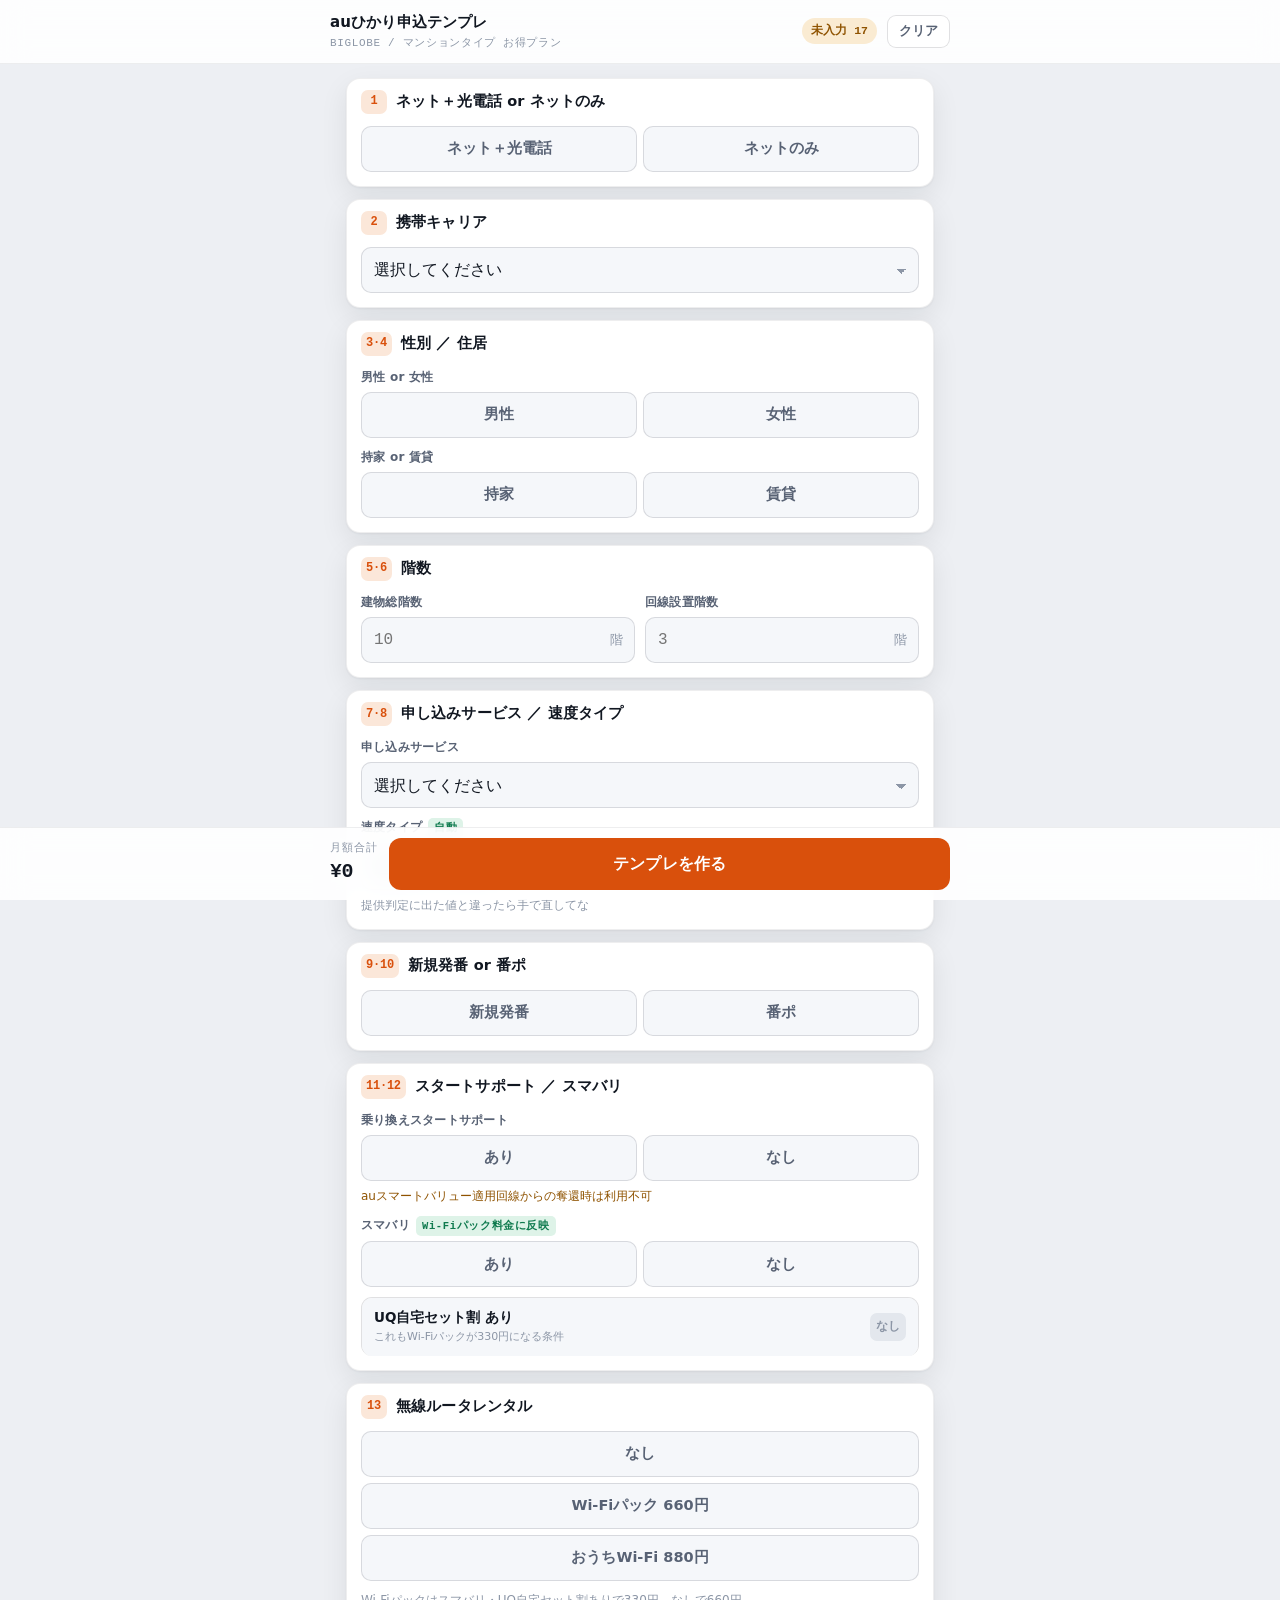
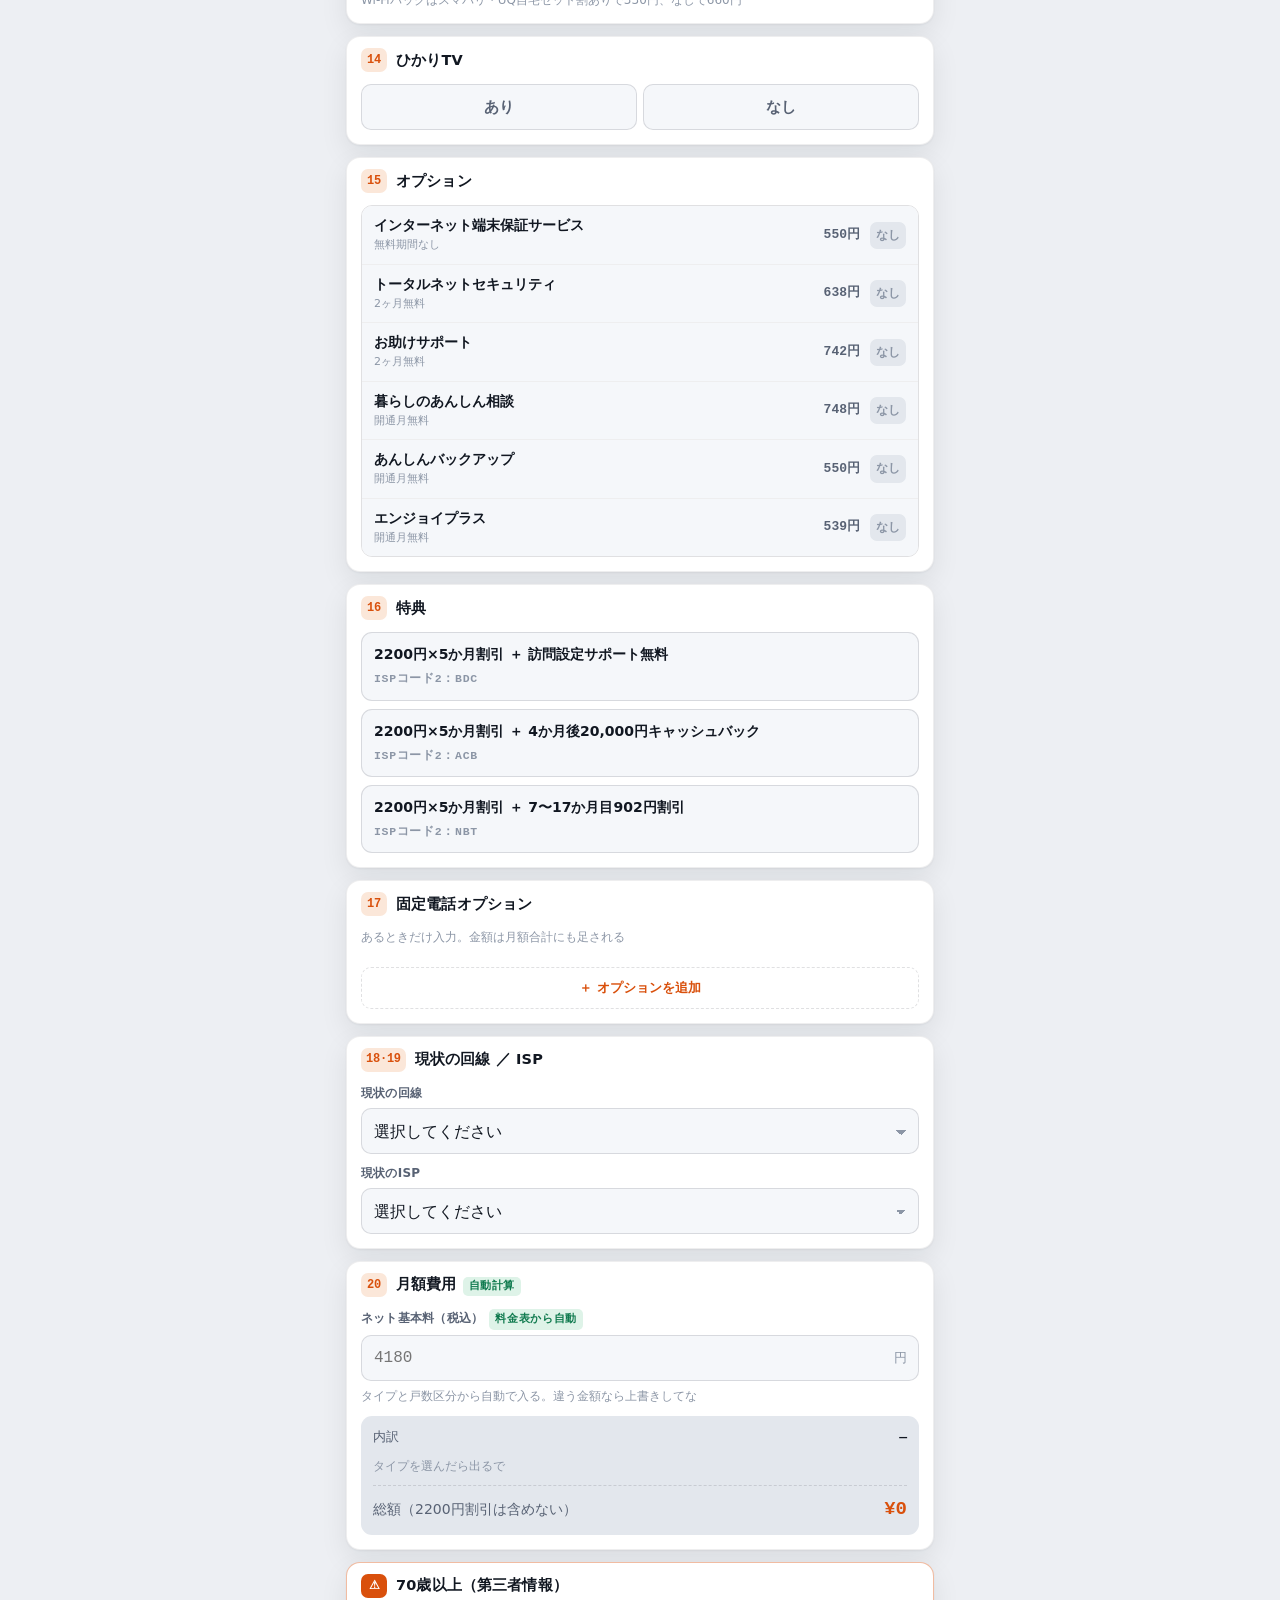
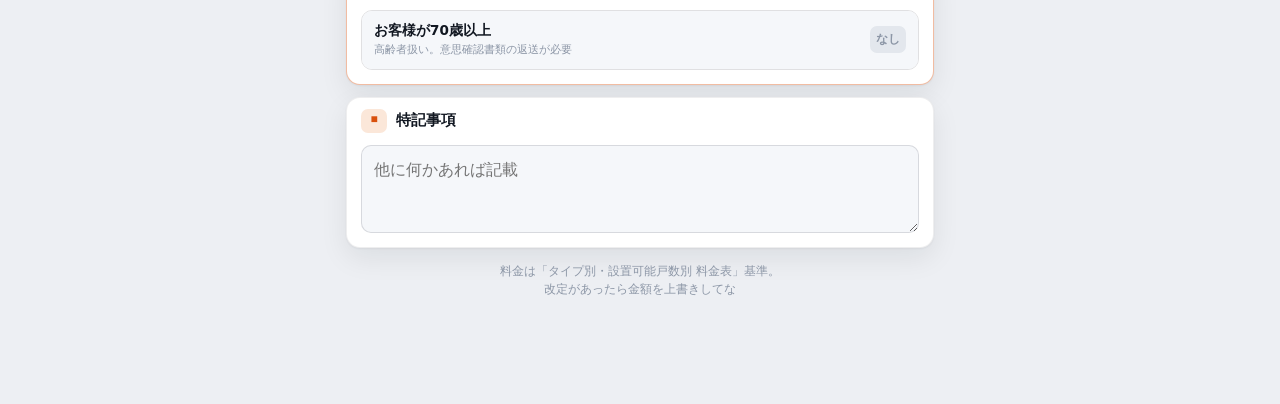
==== au-template/index.html @ 6414b561 "Add files via upload" ====
<!doctype html>
<html lang="ja">
<head>
<meta charset="utf-8">
<meta name="viewport" content="width=device-width, initial-scale=1, viewport-fit=cover">
<title>auひかり申込テンプレ</title>
<meta name="description" content="BIGLOBE auひかりマンションタイプの上位店提出テンプレを自動で作る営業ツール">
<meta name="theme-color" content="#EDEFF3" media="(prefers-color-scheme: light)">
<meta name="theme-color" content="#0D1117" media="(prefers-color-scheme: dark)">
<meta name="apple-mobile-web-app-capable" content="yes">
<meta name="mobile-web-app-capable" content="yes">
<meta name="apple-mobile-web-app-status-bar-style" content="default">
<meta name="apple-mobile-web-app-title" content="auテンプレ">
<meta name="format-detection" content="telephone=no">
<link rel="manifest" href="./manifest.webmanifest">
<link rel="apple-touch-icon" href="./icons/icon-180.png">
<link rel="icon" href="./icons/icon-192.png">
</head>
<body>
<style>
/* ============================================================
   auひかり申込テンプレ
   用途: 獲得直後にスマホで入力 → 上位店に送るテンプレ文を生成
   色  : 冷たいグレーの地 ＋ auオレンジ1色を操作色に
   字  : UI=ゴシック / 金額・番号・出力=等幅（伝票の桁揃え）
   ============================================================ */
:root{
  --ground:#EDEFF3;
  --surface:#FFFFFF;
  --surface-2:#F5F7FA;
  --sunken:#E3E7ED;
  --line:rgba(16,22,31,.13);
  --line-soft:rgba(16,22,31,.07);
  --ink:#111721;
  --ink-2:#586274;
  --ink-3:#8C96A6;
  --accent:#D9500C;
  --accent-ink:#FFFFFF;
  --accent-soft:#FBE7D9;
  --accent-line:rgba(217,80,12,.38);
  --ok:#0F7A4E;
  --ok-soft:#DEF3E8;
  --warn:#8F5300;
  --warn-soft:#FAEBD2;
  --bar:rgba(255,255,255,.88);
  --scrim:rgba(10,14,20,.46);
  --shadow:0 1px 2px rgba(16,22,31,.05),0 10px 28px rgba(16,22,31,.08);
  --sans:-apple-system,BlinkMacSystemFont,"Hiragino Kaku Gothic ProN","Hiragino Sans","Yu Gothic Medium",Meiryo,system-ui,sans-serif;
  --mono:ui-monospace,"SF Mono",SFMono-Regular,Menlo,Consolas,"Roboto Mono",monospace;
  --r:14px;
}
@media (prefers-color-scheme: dark){
  :root:not([data-theme="light"]){
    --ground:#0D1117;
    --surface:#151B24;
    --surface-2:#1A212C;
    --sunken:#0F151D;
    --line:rgba(180,196,216,.17);
    --line-soft:rgba(180,196,216,.09);
    --ink:#E8EDF4;
    --ink-2:#9BA6B6;
    --ink-3:#6C7787;
    --accent:#FF7C36;
    --accent-ink:#1B0B02;
    --accent-soft:rgba(255,124,54,.15);
    --accent-line:rgba(255,124,54,.42);
    --ok:#4FD190;
    --ok-soft:rgba(79,209,144,.15);
    --warn:#E9B265;
    --warn-soft:rgba(233,178,101,.15);
    --bar:rgba(21,27,36,.88);
    --scrim:rgba(4,7,11,.62);
    --shadow:0 1px 2px rgba(0,0,0,.3),0 10px 28px rgba(0,0,0,.34);
  }
}
:root[data-theme="dark"]{
  --ground:#0D1117;
  --surface:#151B24;
  --surface-2:#1A212C;
  --sunken:#0F151D;
  --line:rgba(180,196,216,.17);
  --line-soft:rgba(180,196,216,.09);
  --ink:#E8EDF4;
  --ink-2:#9BA6B6;
  --ink-3:#6C7787;
  --accent:#FF7C36;
  --accent-ink:#1B0B02;
  --accent-soft:rgba(255,124,54,.15);
  --accent-line:rgba(255,124,54,.42);
  --ok:#4FD190;
  --ok-soft:rgba(79,209,144,.15);
  --warn:#E9B265;
  --warn-soft:rgba(233,178,101,.15);
  --bar:rgba(21,27,36,.88);
  --scrim:rgba(4,7,11,.62);
  --shadow:0 1px 2px rgba(0,0,0,.3),0 10px 28px rgba(0,0,0,.34);
}

*{box-sizing:border-box}
body{
  margin:0;
  background:var(--ground);
  color:var(--ink);
  font-family:var(--sans);
  font-size:16px;
  line-height:1.6;
  -webkit-text-size-adjust:100%;
  padding-bottom:calc(96px + env(safe-area-inset-bottom));
}

/* ---------- 上部バー ---------- */
.topbar{
  position:sticky;top:0;z-index:30;
  background:var(--bar);
  -webkit-backdrop-filter:saturate(180%) blur(14px);
  backdrop-filter:saturate(180%) blur(14px);
  border-bottom:1px solid var(--line-soft);
  padding:10px 16px;
  padding-top:calc(10px + env(safe-area-inset-top));
}
.topbar-in{
  max-width:620px;margin:0 auto;
  display:flex;align-items:center;gap:10px;
}
.brand{display:flex;flex-direction:column;gap:1px;min-width:0;flex:1}
.brand b{font-size:15px;font-weight:700;letter-spacing:.01em;white-space:nowrap;overflow:hidden;text-overflow:ellipsis}
.brand small{font-size:11px;color:var(--ink-3);letter-spacing:.06em;font-family:var(--mono)}
.chip{
  font-family:var(--mono);font-size:11.5px;font-weight:600;
  padding:4px 9px;border-radius:999px;white-space:nowrap;
  background:var(--warn-soft);color:var(--warn);
}
.chip.done{background:var(--ok-soft);color:var(--ok)}
.ghost{
  appearance:none;-webkit-appearance:none;
  border:1px solid var(--line);background:var(--surface);
  color:var(--ink-2);font-family:var(--sans);font-size:12.5px;font-weight:600;
  padding:7px 11px;border-radius:9px;cursor:pointer;white-space:nowrap;
}
.ghost:active{background:var(--sunken)}
.ghost:focus-visible{outline:2px solid var(--accent);outline-offset:2px}

/* ---------- 本体 ---------- */
main{max-width:620px;margin:0 auto;padding:14px 16px 0;display:flex;flex-direction:column;gap:12px}

.card{
  background:var(--surface);
  border:1px solid var(--line-soft);
  border-radius:var(--r);
  box-shadow:var(--shadow);
  overflow:hidden;
}
.card > .body{padding:12px 14px 14px;display:flex;flex-direction:column;gap:10px}

.head{
  display:flex;align-items:center;gap:9px;
  padding:11px 14px 0;
}
.no{
  font-family:var(--mono);font-size:12px;font-weight:700;
  min-width:26px;height:24px;padding:0 5px;
  display:flex;align-items:center;justify-content:center;
  background:var(--accent-soft);color:var(--accent);
  border-radius:7px;letter-spacing:-.02em;flex:none;
}
.head h2{margin:0;font-size:14.5px;font-weight:700;letter-spacing:.01em;line-height:1.35}
.note{margin:0;font-size:12px;color:var(--ink-3);line-height:1.55}
.note.warn{color:var(--warn)}
.note.danger{color:var(--accent);font-weight:600}

label.lbl{display:block;font-size:12px;font-weight:600;color:var(--ink-2);margin-bottom:5px;letter-spacing:.02em}

/* 入力 */
input[type=text],input[type=tel],input[type=number],input[type=date],select,textarea{
  width:100%;font-family:var(--sans);font-size:16px;color:var(--ink);
  background:var(--surface-2);
  border:1px solid var(--line);border-radius:10px;
  padding:11px 12px;min-height:46px;
  appearance:none;-webkit-appearance:none;
}
input[type=tel],input[type=number],input[type=date]{font-family:var(--mono);font-variant-numeric:tabular-nums}
textarea{min-height:88px;resize:vertical;line-height:1.6}
select{
  background-image:linear-gradient(45deg,transparent 50%,var(--ink-3) 50%),linear-gradient(135deg,var(--ink-3) 50%,transparent 50%);
  background-position:calc(100% - 17px) 21px,calc(100% - 12px) 21px;
  background-size:5px 5px,5px 5px;background-repeat:no-repeat;
  padding-right:34px;
}
input:focus-visible,select:focus-visible,textarea:focus-visible{
  outline:2px solid var(--accent);outline-offset:1px;
}
.row2{display:grid;grid-template-columns:1fr 1fr;gap:10px}
.suffix{position:relative}
.suffix > span{
  position:absolute;right:12px;top:50%;transform:translateY(-50%);
  font-size:13px;color:var(--ink-3);pointer-events:none;
}
.suffix input{padding-right:38px}

/* セグメント（2〜3択） */
.seg{display:grid;grid-auto-flow:column;grid-auto-columns:1fr;gap:6px}
.seg.col{grid-auto-flow:row;grid-auto-columns:auto}
.seg label{position:relative;display:block;cursor:pointer}
.seg input{position:absolute;opacity:0;width:100%;height:100%;margin:0;cursor:pointer}
.seg span{
  display:flex;align-items:center;justify-content:center;text-align:center;
  min-height:46px;padding:8px 6px;
  background:var(--surface-2);border:1px solid var(--line);border-radius:10px;
  font-size:14.5px;font-weight:600;color:var(--ink-2);
  transition:background .12s ease,color .12s ease,border-color .12s ease;
}
.seg input:checked + span{
  background:var(--accent);border-color:var(--accent);color:var(--accent-ink);
}
.seg input:focus-visible + span{outline:2px solid var(--accent);outline-offset:2px}

/* 特典（縦積みラジオカード） */
.pick{display:flex;flex-direction:column;gap:8px}
.pick label{position:relative;display:block;cursor:pointer}
.pick input{position:absolute;opacity:0;width:100%;height:100%;margin:0;cursor:pointer}
.pick .box{
  border:1px solid var(--line);border-radius:11px;background:var(--surface-2);
  padding:11px 12px;display:flex;flex-direction:column;gap:5px;
  transition:background .12s ease,border-color .12s ease;
}
.pick .box b{font-size:14px;font-weight:600;line-height:1.5}
.pick .box code{
  font-family:var(--mono);font-size:11.5px;font-weight:700;letter-spacing:.06em;
  color:var(--ink-3);
}
.pick input:checked + .box{border-color:var(--accent);background:var(--accent-soft)}
.pick input:checked + .box code{color:var(--accent)}
.pick input:focus-visible + .box{outline:2px solid var(--accent);outline-offset:2px}

/* あり／なし行 */
.opts{display:flex;flex-direction:column;border:1px solid var(--line);border-radius:11px;overflow:hidden}
.opt{position:relative;display:block;cursor:pointer;border-bottom:1px solid var(--line-soft)}
.opt:last-child{border-bottom:0}
.opt input{position:absolute;opacity:0;width:100%;height:100%;margin:0;cursor:pointer}
.opt .in{
  display:flex;align-items:center;gap:10px;
  padding:10px 12px;background:var(--surface-2);min-height:52px;
  transition:background .12s ease;
}
.opt .txt{flex:1;min-width:0;display:flex;flex-direction:column;gap:1px}
.opt .txt b{font-size:13.5px;font-weight:600;line-height:1.4}
.opt .txt small{font-size:11px;color:var(--ink-3)}
.opt .yen{font-family:var(--mono);font-size:13px;font-weight:700;color:var(--ink-2);font-variant-numeric:tabular-nums;flex:none}
.opt .state{
  font-size:12px;font-weight:700;flex:none;width:36px;text-align:center;
  padding:4px 0;border-radius:7px;background:var(--sunken);color:var(--ink-3);
}
.opt input:checked + .in{background:var(--accent-soft)}
.opt input:checked + .in .state{background:var(--accent);color:var(--accent-ink)}
.opt input:checked + .in .yen{color:var(--accent)}
.opt input:focus-visible + .in{outline:2px solid var(--accent);outline-offset:-2px}
.solo{border:1px solid var(--line);border-radius:11px;overflow:hidden}

/* 自動計算 */
.calc{
  background:var(--sunken);border-radius:11px;padding:11px 12px;
  display:flex;flex-direction:column;gap:8px;
}
.calc .line{display:flex;align-items:baseline;justify-content:space-between;gap:10px;font-size:13px}
.calc .line span{color:var(--ink-2)}
.calc .line b{font-family:var(--mono);font-variant-numeric:tabular-nums;font-weight:700}
.calc .total{border-top:1px dashed var(--line);padding-top:8px;font-size:14px}
.calc .total b{font-size:19px;color:var(--accent)}
.calc .bd{
  font-family:var(--mono);font-size:11.5px;line-height:1.75;color:var(--ink-3);
  word-break:break-all;
}
.auto{
  display:inline-flex;align-items:center;
  font-family:var(--mono);font-size:10.5px;font-weight:700;letter-spacing:.06em;
  color:var(--ok);background:var(--ok-soft);padding:2px 6px;border-radius:5px;
  margin-left:6px;
}

/* 固定電話オプションの追加行 */
.extra{display:grid;grid-template-columns:1fr 104px 46px;gap:8px;align-items:center}
.extra button{
  appearance:none;-webkit-appearance:none;
  border:1px solid var(--line);background:var(--surface-2);
  color:var(--ink-3);border-radius:10px;min-height:46px;font-size:18px;cursor:pointer;
}
.extra button:focus-visible{outline:2px solid var(--accent);outline-offset:2px}
.addbtn{
  appearance:none;-webkit-appearance:none;
  border:1px dashed var(--line);background:transparent;
  color:var(--accent);font-family:var(--sans);font-size:13px;font-weight:700;
  padding:11px;border-radius:10px;cursor:pointer;width:100%;
}
.addbtn:focus-visible{outline:2px solid var(--accent);outline-offset:2px}

.hide{display:none !important}
.miss{outline:2px solid var(--accent);outline-offset:3px;border-radius:11px}

.card.alert{border-color:var(--accent-line)}
.card.alert .head .no{background:var(--accent);color:var(--accent-ink)}

/* ---------- 下部バー ---------- */
.actionbar{
  position:fixed;left:0;right:0;bottom:0;z-index:30;
  background:var(--bar);
  -webkit-backdrop-filter:saturate(180%) blur(14px);
  backdrop-filter:saturate(180%) blur(14px);
  border-top:1px solid var(--line-soft);
  padding:10px 16px calc(10px + env(safe-area-inset-bottom));
}
.actionbar-in{max-width:620px;margin:0 auto;display:flex;align-items:center;gap:12px}
.sum{display:flex;flex-direction:column;flex:none}
.sum small{font-size:10.5px;color:var(--ink-3);letter-spacing:.08em;font-family:var(--mono)}
.sum b{font-family:var(--mono);font-size:20px;font-weight:700;font-variant-numeric:tabular-nums;letter-spacing:-.02em}
.primary{
  flex:1;appearance:none;-webkit-appearance:none;border:0;cursor:pointer;
  background:var(--accent);color:var(--accent-ink);
  font-family:var(--sans);font-size:15.5px;font-weight:700;letter-spacing:.02em;
  min-height:52px;border-radius:12px;
}
.primary:active{transform:translateY(1px)}
.primary:focus-visible{outline:2px solid var(--ink);outline-offset:2px}

/* ---------- 出力シート ---------- */
.sheet{
  position:fixed;inset:0;z-index:50;
  background:var(--scrim);
  display:flex;align-items:flex-end;justify-content:center;
}
.sheet-in{
  width:100%;max-width:620px;max-height:92vh;
  background:var(--surface);
  border-radius:18px 18px 0 0;
  display:flex;flex-direction:column;overflow:hidden;
  animation:up .22s cubic-bezier(.2,.7,.3,1);
}
@keyframes up{from{transform:translateY(18px);opacity:.4}to{transform:none;opacity:1}}
@media (prefers-reduced-motion:reduce){.sheet-in{animation:none}}
.sheet-head{
  display:flex;align-items:center;gap:10px;
  padding:14px 16px 10px;border-bottom:1px solid var(--line-soft);
}
.sheet-head h2{margin:0;flex:1;font-size:15px;font-weight:700}
.out{
  flex:1;overflow:auto;-webkit-overflow-scrolling:touch;
  margin:0;padding:14px 16px;
  font-family:var(--mono);font-size:12.5px;line-height:1.85;
  white-space:pre-wrap;word-break:break-word;
  color:var(--ink);background:var(--sunken);
  -webkit-user-select:text;user-select:text;
}
.sheet-foot{
  padding:12px 16px calc(14px + env(safe-area-inset-bottom));
  display:flex;flex-direction:column;gap:8px;
  border-top:1px solid var(--line-soft);
}

/* トースト */
.toast{
  position:fixed;left:50%;transform:translateX(-50%);
  bottom:calc(104px + env(safe-area-inset-bottom));z-index:60;
  max-width:min(560px,calc(100% - 32px));
  background:var(--ink);color:var(--ground);
  padding:11px 15px;border-radius:11px;font-size:13.5px;font-weight:600;
  box-shadow:var(--shadow);display:flex;align-items:center;gap:14px;
}
.toast button{
  appearance:none;-webkit-appearance:none;border:0;background:transparent;
  color:var(--accent);font-family:var(--sans);font-size:13.5px;font-weight:700;
  cursor:pointer;padding:2px 0;white-space:nowrap;
}
</style>

<header class="topbar">
  <div class="topbar-in">
    <div class="brand">
      <b>auひかり申込テンプレ</b>
      <small>BIGLOBE / マンションタイプ お得プラン</small>
    </div>
    <span class="chip" id="chip">未入力 —</span>
    <button class="ghost" id="reset" type="button">クリア</button>
  </div>
</header>

<main>

  <section class="card">
    <div class="head"><span class="no">1</span><h2>ネット＋光電話 or ネットのみ</h2></div>
    <div class="body">
      <div class="seg" id="f1">
        <label><input type="radio" name="k1" value="ネット＋光電話"><span>ネット＋光電話</span></label>
        <label><input type="radio" name="k1" value="ネットのみ"><span>ネットのみ</span></label>
      </div>
    </div>
  </section>

  <section class="card">
    <div class="head"><span class="no">2</span><h2>携帯キャリア</h2></div>
    <div class="body">
      <select id="f2">
        <option value="">選択してください</option>
        <option>au</option><option>UQモバイル</option><option>povo</option>
        <option>ドコモ</option><option>ソフトバンク</option><option>ワイモバイル</option>
        <option>楽天モバイル</option><option>格安SIM</option><option>その他</option>
      </select>
      <div id="f2ow" class="hide"><input type="text" id="f2o" placeholder="キャリア名を入力"></div>
    </div>
  </section>

  <section class="card">
    <div class="head"><span class="no">3·4</span><h2>性別 ／ 住居</h2></div>
    <div class="body">
      <div>
        <label class="lbl">男性 or 女性</label>
        <div class="seg" id="f3">
          <label><input type="radio" name="k3" value="男性"><span>男性</span></label>
          <label><input type="radio" name="k3" value="女性"><span>女性</span></label>
        </div>
      </div>
      <div>
        <label class="lbl">持家 or 賃貸</label>
        <div class="seg" id="f4">
          <label><input type="radio" name="k4" value="持家"><span>持家</span></label>
          <label><input type="radio" name="k4" value="賃貸"><span>賃貸</span></label>
        </div>
      </div>
    </div>
  </section>

  <section class="card">
    <div class="head"><span class="no">5·6</span><h2>階数</h2></div>
    <div class="body">
      <div class="row2">
        <div>
          <label class="lbl" for="f5">建物総階数</label>
          <div class="suffix"><input type="number" id="f5" inputmode="numeric" min="1" max="99" placeholder="10"><span>階</span></div>
        </div>
        <div>
          <label class="lbl" for="f6">回線設置階数</label>
          <div class="suffix"><input type="number" id="f6" inputmode="numeric" min="1" max="99" placeholder="3"><span>階</span></div>
        </div>
      </div>
    </div>
  </section>

  <section class="card">
    <div class="head"><span class="no">7·8</span><h2>申し込みサービス ／ 速度タイプ</h2></div>
    <div class="body">
      <div>
        <label class="lbl" for="f7">申し込みサービス</label>
        <select id="f7">
          <option value="">選択してください</option>
          <option>タイプV（お得プランA）</option>
          <option>タイプG（お得プラン）</option>
          <option>タイプE（お得プランA）</option>
          <option>タイプF（お得プランA）</option>
          <option>タイプミニギガ（お得プランA）</option>
          <option>タイプギガ（お得プランA）</option>
          <option>都市機構西日本（お得プランA）</option>
          <option>都市機構東日本（お得プランA）</option>
          <option>都市機構G（お得プラン）</option>
        </select>
      </div>
      <div id="f7uw" class="hide">
        <label class="lbl">戸数区分<span class="auto">料金に反映</span></label>
        <div class="seg" id="f7u">
          <label><input type="radio" name="k7u" value="16契約以上"><span>16契約以上</span></label>
          <label><input type="radio" name="k7u" value="8契約以上"><span>8契約以上</span></label>
        </div>
      </div>
      <div>
        <label class="lbl" for="f8">速度タイプ<span class="auto">自動</span></label>
        <select id="f8">
          <option value="">選択してください</option>
          <option>1G</option><option>664M</option><option>100M</option><option>その他</option>
        </select>
        <p class="note" style="margin-top:6px">提供判定に出た値と違ったら手で直してな</p>
      </div>
      <div id="f8ow" class="hide"><input type="text" id="f8o" placeholder="例：320M"></div>
    </div>
  </section>

  <section class="card">
    <div class="head"><span class="no">9·10</span><h2>新規発番 or 番ポ</h2></div>
    <div class="body">
      <div class="seg" id="f9">
        <label><input type="radio" name="k9" value="新規発番"><span>新規発番</span></label>
        <label><input type="radio" name="k9" value="番ポ"><span>番ポ</span></label>
      </div>
      <div id="mnp" class="hide" style="display:flex;flex-direction:column;gap:10px">
        <p class="note warn">番ポありなら下は全部必須</p>
        <div>
          <label class="lbl" for="m1">番ポ電話番号</label>
          <input type="tel" id="m1" inputmode="tel" placeholder="06-1234-5678">
        </div>
        <div class="row2">
          <div>
            <label class="lbl" for="m2">契約者氏名（漢字）</label>
            <input type="text" id="m2" placeholder="竹内 太郎">
          </div>
          <div>
            <label class="lbl" for="m3">契約者氏名（カナ）</label>
            <input type="text" id="m3" placeholder="タケウチ タロウ">
          </div>
        </div>
        <div>
          <label class="lbl" for="m4">契約者生年月日（番ポ名義人）</label>
          <input type="date" id="m4">
        </div>
        <div>
          <label class="lbl">設置先住所</label>
          <div class="seg" id="m5s">
            <label><input type="radio" name="km5" value="設場住所"><span>設場住所と同じ</span></label>
            <label><input type="radio" name="km5" value="別"><span>別の住所</span></label>
          </div>
          <div id="m5w" class="hide" style="margin-top:8px"><input type="text" id="m5" placeholder="住所を入力"></div>
        </div>
        <div>
          <label class="lbl" for="m6">番ポ元の事業者名</label>
          <select id="m6">
            <option value="">選択してください</option>
            <option>KDDI</option><option>NTT</option><option>NURO</option>
            <option>JCOM</option><option>ソフトバンク</option><option>その他</option>
          </select>
          <div id="m6ow" class="hide" style="margin-top:8px"><input type="text" id="m6o" placeholder="事業者名を入力"></div>
        </div>
      </div>
    </div>
  </section>

  <section class="card">
    <div class="head"><span class="no">11·12</span><h2>スタートサポート ／ スマバリ</h2></div>
    <div class="body">
      <div>
        <label class="lbl">乗り換えスタートサポート</label>
        <div class="seg" id="f11">
          <label><input type="radio" name="k11" value="あり"><span>あり</span></label>
          <label><input type="radio" name="k11" value="なし"><span>なし</span></label>
        </div>
        <p class="note warn" style="margin-top:6px">auスマートバリュー適用回線からの奪還時は利用不可</p>
      </div>
      <div>
        <label class="lbl">スマバリ<span class="auto">Wi-Fiパック料金に反映</span></label>
        <div class="seg" id="f12">
          <label><input type="radio" name="k12" value="あり"><span>あり</span></label>
          <label><input type="radio" name="k12" value="なし"><span>なし</span></label>
        </div>
      </div>
      <label class="opt solo">
        <input type="checkbox" id="uq">
        <span class="in">
          <span class="txt"><b>UQ自宅セット割 あり</b><small>これもWi-Fiパックが330円になる条件</small></span>
          <span class="state">なし</span>
        </span>
      </label>
    </div>
  </section>

  <section class="card">
    <div class="head"><span class="no">13</span><h2>無線ルータレンタル</h2></div>
    <div class="body">
      <div class="seg col" id="f13">
        <label><input type="radio" name="k13" value="なし"><span>なし</span></label>
        <label><input type="radio" name="k13" value="Wi-Fiパック"><span id="wfLabel">Wi-Fiパック 660円</span></label>
        <label><input type="radio" name="k13" value="おうちWi-Fi"><span>おうちWi-Fi 880円</span></label>
      </div>
      <p class="note" id="wfNote">Wi-Fiパックはスマバリ・UQ自宅セット割ありで330円、なしで660円</p>
    </div>
  </section>

  <section class="card">
    <div class="head"><span class="no">14</span><h2>ひかりTV</h2></div>
    <div class="body">
      <div class="seg" id="f14">
        <label><input type="radio" name="k14" value="あり"><span>あり</span></label>
        <label><input type="radio" name="k14" value="なし"><span>なし</span></label>
      </div>
      <div id="tvw" class="hide" style="display:flex;flex-direction:column;gap:10px">
        <div>
          <label class="lbl" for="tvp">チャンネルパック名</label>
          <input type="text" id="tvp" placeholder="例：お値打ちプラン">
        </div>
        <div>
          <label class="lbl" for="tvy">チャンネルパック金額（税込）</label>
          <div class="suffix"><input type="number" id="tvy" inputmode="numeric" placeholder="2750"><span>円</span></div>
        </div>
        <label class="opt solo">
          <input type="checkbox" id="stb">
          <span class="in">
            <span class="txt"><b>STBレンタル</b><small>ひかりTVは別途かかる</small></span>
            <span class="yen">550円</span>
            <span class="state">なし</span>
          </span>
        </label>
      </div>
    </div>
  </section>

  <section class="card">
    <div class="head"><span class="no">15</span><h2>オプション</h2></div>
    <div class="body">
      <div class="opts" id="opts">
        <label class="opt"><input type="checkbox" data-opt="インターネット端末保証サービス550円（無料期間なし）" data-yen="550">
          <span class="in"><span class="txt"><b>インターネット端末保証サービス</b><small>無料期間なし</small></span><span class="yen">550円</span><span class="state">なし</span></span></label>
        <label class="opt"><input type="checkbox" data-opt="トータルネットセキュリティ638円（2ヶ月無料）" data-yen="638">
          <span class="in"><span class="txt"><b>トータルネットセキュリティ</b><small>2ヶ月無料</small></span><span class="yen">638円</span><span class="state">なし</span></span></label>
        <label class="opt"><input type="checkbox" data-opt="お助けサポート742円（2ヶ月無料）" data-yen="742">
          <span class="in"><span class="txt"><b>お助けサポート</b><small>2ヶ月無料</small></span><span class="yen">742円</span><span class="state">なし</span></span></label>
        <label class="opt"><input type="checkbox" data-opt="暮らしのあんしん相談748円（開通月無料）" data-yen="748">
          <span class="in"><span class="txt"><b>暮らしのあんしん相談</b><small>開通月無料</small></span><span class="yen">748円</span><span class="state">なし</span></span></label>
        <label class="opt"><input type="checkbox" data-opt="あんしんバックアップ550円（開通月無料）" data-yen="550">
          <span class="in"><span class="txt"><b>あんしんバックアップ</b><small>開通月無料</small></span><span class="yen">550円</span><span class="state">なし</span></span></label>
        <label class="opt"><input type="checkbox" data-opt="エンジョイプラス539円（開通月無料）" data-yen="539">
          <span class="in"><span class="txt"><b>エンジョイプラス</b><small>開通月無料</small></span><span class="yen">539円</span><span class="state">なし</span></span></label>
      </div>
    </div>
  </section>

  <section class="card">
    <div class="head"><span class="no">16</span><h2>特典</h2></div>
    <div class="body">
      <div class="pick" id="f16">
        <label>
          <input type="radio" name="k16" value="2200円×5か月割引＋訪問設定サポート無料（Wi-FI設定やPC設定など）ISPコード2：BDC">
          <span class="box"><b>2200円×5か月割引 ＋ 訪問設定サポート無料</b><code>ISPコード2：BDC</code></span>
        </label>
        <label>
          <input type="radio" name="k16" value="2200円×5か月割引＋4か月後20,000円キャッシュバック　ISPコード2：ACB">
          <span class="box"><b>2200円×5か月割引 ＋ 4か月後20,000円キャッシュバック</b><code>ISPコード2：ACB</code></span>
        </label>
        <label>
          <input type="radio" name="k16" value="2200円×5か月割引＋7～17か月目902円割引　ISPコード2：NBT">
          <span class="box"><b>2200円×5か月割引 ＋ 7〜17か月目902円割引</b><code>ISPコード2：NBT</code></span>
        </label>
      </div>
    </div>
  </section>

  <section class="card">
    <div class="head"><span class="no">17</span><h2>固定電話オプション</h2></div>
    <div class="body">
      <p class="note">あるときだけ入力。金額は月額合計にも足される</p>
      <div id="extras" data-skip style="display:flex;flex-direction:column;gap:8px"></div>
      <button class="addbtn" id="addExtra" type="button">＋ オプションを追加</button>
    </div>
  </section>

  <section class="card">
    <div class="head"><span class="no">18·19</span><h2>現状の回線 ／ ISP</h2></div>
    <div class="body">
      <div>
        <label class="lbl" for="f18">現状の回線</label>
        <select id="f18">
          <option value="">選択してください</option>
          <option>ドコモ光</option><option>ソフトバンク光</option><option>NURO光</option>
          <option>フレッツ光</option><option>JCOM</option><option>eo光</option>
          <option>BIGLOBE光</option><option>楽天ひかり</option><option>ケーブルテレビ</option>
          <option>回線なし</option><option>auひかり</option><option>その他</option>
        </select>
        <div id="f18ow" class="hide" style="margin-top:8px"><input type="text" id="f18o" placeholder="回線名を入力"></div>
        <p class="note danger hide" id="auWarn" style="margin-top:6px">現在auひかり利用中からの獲得は不可</p>
      </div>
      <div>
        <label class="lbl" for="f19">現状のISP</label>
        <select id="f19">
          <option value="">選択してください</option>
          <option>ドコモ</option><option>OCN</option><option>So-net</option>
          <option>BIGLOBE</option><option>ぷらら</option><option>Yahoo!BB</option>
          <option>@nifty</option><option>GMOとくとくBB</option><option>NURO</option>
          <option>JCOM</option><option>eo</option><option>わからない</option><option>その他</option>
        </select>
        <div id="f19ow" class="hide" style="margin-top:8px"><input type="text" id="f19o" placeholder="ISP名を入力"></div>
      </div>
    </div>
  </section>

  <section class="card">
    <div class="head"><span class="no">20</span><h2>月額費用<span class="auto">自動計算</span></h2></div>
    <div class="body">
      <div>
        <label class="lbl" for="net">ネット基本料（税込）<span class="auto">料金表から自動</span></label>
        <div class="suffix"><input type="number" id="net" inputmode="numeric" placeholder="4180"><span>円</span></div>
        <p class="note" style="margin-top:6px">タイプと戸数区分から自動で入る。違う金額なら上書きしてな</p>
      </div>
      <div class="calc">
        <div class="line"><span>内訳</span><b id="cCount">—</b></div>
        <div class="bd" id="cBreak">タイプを選んだら出るで</div>
        <div class="line total"><span>総額（2200円割引は含めない）</span><b id="cTotal">¥0</b></div>
      </div>
    </div>
  </section>

  <section class="card alert">
    <div class="head"><span class="no">⚠</span><h2>70歳以上（第三者情報）</h2></div>
    <div class="body">
      <label class="opt solo">
        <input type="checkbox" id="old">
        <span class="in">
          <span class="txt"><b>お客様が70歳以上</b><small>高齢者扱い。意思確認書類の返送が必要</small></span>
          <span class="state">なし</span>
        </span>
      </label>
      <div id="oldw" class="hide" style="display:flex;flex-direction:column;gap:10px">
        <p class="note warn">後日カスタマーソリューション社から意思確認の書類が届く。返送されへんと工事日調整に進まん</p>
        <div class="row2">
          <div><label class="lbl" for="o1">続柄</label><input type="text" id="o1" placeholder="長男"></div>
          <div><label class="lbl" for="o2">名前</label><input type="text" id="o2" placeholder="竹内 次郎"></div>
        </div>
        <div><label class="lbl" for="o3">生年月日</label><input type="date" id="o3"></div>
        <div>
          <label class="lbl">同居 or 別居</label>
          <div class="seg" id="o4">
            <label><input type="radio" name="ko4" value="同居"><span>同居</span></label>
            <label><input type="radio" name="ko4" value="別居"><span>別居</span></label>
          </div>
        </div>
        <div><label class="lbl" for="o5">連絡先</label><input type="tel" id="o5" inputmode="tel" placeholder="090-0000-0000"></div>
        <div>
          <label class="lbl">65歳未満のご家族様の了承</label>
          <div class="seg" id="o6">
            <label><input type="radio" name="ko6" value="了承済み"><span>了承済み</span></label>
            <label><input type="radio" name="ko6" value="未了承"><span>未了承</span></label>
          </div>
        </div>
      </div>
    </div>
  </section>

  <section class="card">
    <div class="head"><span class="no">■</span><h2>特記事項</h2></div>
    <div class="body">
      <textarea id="memo" placeholder="他に何かあれば記載"></textarea>
    </div>
  </section>

  <p class="note" style="text-align:center;padding:2px 0 10px">料金は「タイプ別・設置可能戸数別 料金表」基準。<br>改定があったら金額を上書きしてな</p>
</main>

<div class="actionbar">
  <div class="actionbar-in">
    <div class="sum"><small>月額合計</small><b id="barTotal">¥0</b></div>
    <button class="primary" id="make" type="button">テンプレを作る</button>
  </div>
</div>

<script>
(function(){
"use strict";
var $=function(id){return document.getElementById(id)};
var KEY="au-hikari-template-v1";

/* 料金表：タイプ別・戸数区分別の「ネットのみ」税込 */
var PRICE={
  "タイプV（お得プランA）":{u:{"16契約以上":4180,"8契約以上":4510},sp:"100M"},
  "タイプG（お得プラン）":{u:{"16契約以上":4180,"8契約以上":4510},sp:"664M"},
  "タイプE（お得プランA）":{u:{"16契約以上":3740,"8契約以上":4070},sp:"100M"},
  "タイプF（お得プランA）":{f:4290,sp:"1G"},
  "タイプミニギガ（お得プランA）":{f:5500,sp:"1G"},
  "タイプギガ（お得プランA）":{f:4455,sp:"1G"},
  "都市機構西日本（お得プランA）":{f:4180,sp:"100M"},
  "都市機構東日本（お得プランA）":{f:4180,sp:"100M"},
  "都市機構G（お得プラン）":{f:4180,sp:"664M"}
};
var TEL=770;

var yen=function(n){return "¥"+Number(n||0).toLocaleString("ja-JP")};
var num=function(n){return Number(n||0).toLocaleString("ja-JP")};
var radio=function(name){var el=document.querySelector('input[name="'+name+'"]:checked');return el?el.value:""};
var setRadio=function(name,v){
  var list=document.getElementsByName(name);
  for(var i=0;i<list.length;i++){if(list[i].value===v){list[i].checked=true;return}}
};
var show=function(el,on){el.classList.toggle("hide",!on)};
var jdate=function(v){
  if(!v)return "";
  var p=v.split("-");
  if(p.length!==3)return v;
  return Number(p[0])+"年"+Number(p[1])+"月"+Number(p[2])+"日";
};

/* 固定電話オプションの行 */
function addExtra(name,price){
  var wrap=document.createElement("div");
  wrap.className="extra";
  var a=document.createElement("input");
  a.type="text";a.placeholder="オプション名";a.className="ex-name";a.value=name||"";
  var b=document.createElement("input");
  b.type="number";b.inputMode="numeric";b.placeholder="金額";b.className="ex-yen";
  b.value=(price||price===0)?price:"";
  var c=document.createElement("button");
  c.type="button";c.textContent="×";c.setAttribute("aria-label","この行を消す");
  c.addEventListener("click",function(){wrap.remove();refresh()});
  wrap.appendChild(a);wrap.appendChild(b);wrap.appendChild(c);
  $("extras").appendChild(wrap);
}
function readExtras(){
  var out=[];
  var rows=document.querySelectorAll("#extras .extra");
  for(var i=0;i<rows.length;i++){
    var n=rows[i].querySelector(".ex-name").value.trim();
    var p=rows[i].querySelector(".ex-yen").value;
    if(n||p)out.push([n,p===""?0:Number(p)]);
  }
  return out;
}

/* 入力値をまとめて金額を計算 */
function build(){
  var s={};
  s.k1=radio("k1");
  s.k2=$("f2").value==="その他"?$("f2o").value.trim():$("f2").value;
  s.k3=radio("k3");
  s.k4=radio("k4");
  s.k5=$("f5").value;
  s.k6=$("f6").value;
  s.k7=$("f7").value;
  s.k7u=radio("k7u");
  s.k8=$("f8").value==="その他"?$("f8o").value.trim():$("f8").value;
  s.k9=radio("k9");
  s.k11=radio("k11");
  s.k12=radio("k12");
  s.uq=$("uq").checked;
  s.k13=radio("k13");
  s.k14=radio("k14");
  s.k16=radio("k16");
  s.k18=$("f18").value==="その他"?$("f18o").value.trim():$("f18").value;
  s.k19=$("f19").value==="その他"?$("f19o").value.trim():$("f19").value;

  var parts=[];
  var netBase=Number($("net").value||0);
  var total=0;
  if(netBase>0){parts.push("ネット"+num(netBase)+"円");total+=netBase}
  if(s.k1==="ネット＋光電話"){parts.push("電話"+num(TEL)+"円");total+=TEL}

  s.wifiText="なし";
  if(s.k13==="Wi-Fiパック"){
    var half=(s.k12==="あり"||s.uq);
    var wp=half?330:660;
    s.wifiText="Wi-Fiパック"+wp+"円"+(half?"（スマバリ・UQ自宅セット割ありのため330円）":"");
    parts.push("Wi-Fiパック"+num(wp)+"円");total+=wp;
  }else if(s.k13==="おうちWi-Fi"){
    s.wifiText="おうちWi-Fi880円";
    parts.push("おうちWi-Fi"+num(880)+"円");total+=880;
  }

  s.tvPack="";s.tvYen=0;s.stb=false;
  if(s.k14==="あり"){
    s.tvPack=$("tvp").value.trim();
    s.tvYen=Number($("tvy").value||0);
    s.stb=$("stb").checked;
    if(s.tvYen>0){
      parts.push("ひかりTV"+(s.tvPack?"（"+s.tvPack+"）":"")+num(s.tvYen)+"円");
      total+=s.tvYen;
    }
    if(s.stb){parts.push("STBレンタル550円");total+=550}
  }

  s.opts=[];
  var boxes=document.querySelectorAll("#opts input[type=checkbox]");
  for(var i=0;i<boxes.length;i++){
    var el=boxes[i];
    s.opts.push([el.getAttribute("data-opt"),el.checked]);
    if(el.checked){
      var y=Number(el.getAttribute("data-yen"));
      parts.push(el.parentElement.querySelector(".txt b").textContent+num(y)+"円");
      total+=y;
    }
  }

  s.extras=readExtras();
  for(var j=0;j<s.extras.length;j++){
    if(s.extras[j][1]>0){
      parts.push(s.extras[j][0]+num(s.extras[j][1])+"円");
      total+=s.extras[j][1];
    }
  }

  s.parts=parts;s.total=total;s.netBase=netBase;
  return s;
}

/* 未入力チェック */
function missing(s){
  var m=[];
  var need=function(ok,el,label){if(!ok)m.push({el:el,label:label})};
  need(s.k1,$("f1"),"1.ネット＋光電話orネットのみ");
  need(s.k2,$("f2"),"2.携帯キャリア");
  need(s.k3,$("f3"),"3.性別");
  need(s.k4,$("f4"),"4.持家or賃貸");
  need(s.k5,$("f5"),"5.建物総階数");
  need(s.k6,$("f6"),"6.回線設置階数");
  need(s.k7,$("f7"),"7.申し込みサービス");
  if(s.k7&&PRICE[s.k7]&&PRICE[s.k7].u)need(s.k7u,$("f7u"),"7.戸数区分");
  need(s.k8,$("f8"),"8.速度タイプ");
  need(s.k9,$("f9"),"9.新規発番or番ポ");
  if(s.k9==="番ポ"){
    need($("m1").value.trim(),$("m1"),"10.番ポ電話番号");
    need($("m2").value.trim(),$("m2"),"10.契約者氏名（漢字）");
    need($("m3").value.trim(),$("m3"),"10.契約者氏名（カナ）");
    need($("m4").value,$("m4"),"10.契約者生年月日");
    need(radio("km5"),$("m5s"),"10.設置先住所");
    if(radio("km5")==="別")need($("m5").value.trim(),$("m5"),"10.設置先住所");
    need($("m6").value,$("m6"),"10.番ポ元の事業者名");
    if($("m6").value==="その他")need($("m6o").value.trim(),$("m6o"),"10.番ポ元の事業者名");
  }
  need(s.k11,$("f11"),"11.乗り換えスタートサポート");
  need(s.k12,$("f12"),"12.スマバリ");
  need(s.k13,$("f13"),"13.無線ルータレンタル");
  need(s.k14,$("f14"),"14.ひかりTV");
  if(s.k14==="あり"){
    need($("tvp").value.trim(),$("tvp"),"14.チャンネルパック名");
    need(Number($("tvy").value)>0,$("tvy"),"14.チャンネルパック金額");
  }
  need(s.k16,$("f16"),"16.特典");
  need(s.k18,$("f18"),"18.現状の回線");
  need(s.k19,$("f19"),"19.現状のISP");
  need(s.netBase>0,$("net"),"20.ネット基本料");
  if($("old").checked){
    need($("o1").value.trim(),$("o1"),"第三者情報・続柄");
    need($("o2").value.trim(),$("o2"),"第三者情報・名前");
    need($("o3").value,$("o3"),"第三者情報・生年月日");
    need(radio("ko4"),$("o4"),"第三者情報・同居or別居");
    need($("o5").value.trim(),$("o5"),"第三者情報・連絡先");
    need(radio("ko6"),$("o6"),"第三者情報・了承");
  }
  return m;
}

/* テンプレ文を組み立て */
function compose(s){
  var L=[];
  var P=function(x){L.push(x===undefined?"":x)};
  var A=function(v){return "→"+(v||"")};

  P("◾️※BIGLOBE※auひかりマンションタイプお得プランテンプレ");
  P("※auひかりマンション設備導入済み物件に利用");
  P("");
  P("1.ネット＋光電話orネットのみ");P(A(s.k1));P("");
  P("2.携帯キャリア");P(A(s.k2));P("");
  P("3.男性or女性");P(A(s.k3));P("");
  P("4.持家or賃貸");P(A(s.k4));P("");
  P("5.建物総階数：");P(A(s.k5?s.k5+"階":""));P("");
  P("6.回線設置階数：");P(A(s.k6?s.k6+"階":""));P("");
  P("7.申し込みサービス");P(A(s.k7+(s.k7u?"　"+s.k7u:"")));P("");
  P("8.速度タイプ");P(A(s.k8));P("");
  P("9.新規発番 or 番ポ");P(A(s.k9));P("");

  if(s.k9==="番ポ"){
    var addr=radio("km5")==="設場住所"?"設場住所":$("m5").value.trim();
    var from=$("m6").value==="その他"?$("m6o").value.trim():$("m6").value;
    P("10.番ポ情報");
    P("・番ポ電話番号："+$("m1").value.trim());
    P("・契約者氏名（漢字・カナ）："+$("m2").value.trim()+"（"+$("m3").value.trim()+"）");
    P("・契約者生年月日（番ポ名義人）："+jdate($("m4").value));
    P("・設置先住所："+addr);
    P("・番ポ元の事業者名："+from);
    P("");
  }

  P("11.乗り換えスタートサポートありorなし");P(A(s.k11));P("");
  P("12.スマバリ：あり or なし");P(A(s.k12+(s.uq?"（UQ自宅セット割あり）":"")));P("");
  P("13.無線ルータレンタルについて");P(A(s.wifiText));P("");
  P("14.ひかりTV：あり or なし");
  if(s.k14==="あり"){
    P(A("あり"));
    P("・チャンネルパック："+s.tvPack+"　"+num(s.tvYen)+"円");
    if(s.stb)P("・STBレンタル：550円");
  }else{
    P(A(s.k14));
  }
  P("");
  P("15.オプション");
  for(var i=0;i<s.opts.length;i++){P(s.opts[i][0]+"："+(s.opts[i][1]?"あり":"なし"))}
  P("");
  P("16.特典");P(A(s.k16));P("");
  P("17.固定電話オプション");
  if(s.extras.length){
    for(var j=0;j<s.extras.length;j++){P("・"+s.extras[j][0]+"　"+num(s.extras[j][1])+"円")}
  }else{
    P(A("なし"));
  }
  P("");
  P("18.現状の回線");P(A(s.k18));P("");
  P("19.現状のISP");P(A(s.k19));P("");
  P("20.月額費用");
  P("総額"+num(s.total)+"円(2200円×5ヶ月割は自動適用のため2200円割引含めない金額)");
  P(s.parts.join("+"));

  if($("old").checked){
    P("");
    P("⚠️70歳以上のため第三者情報⚠️");
    P("※後日カスタマーソリューション社より申し込み意思確認の書類が届きます");
    P("第三者情報");
    P("続柄："+$("o1").value.trim());
    P("名前：（"+$("o2").value.trim()+"）");
    P("生年月日："+jdate($("o3").value));
    P("同居or別居："+radio("ko4"));
    P("連絡先："+$("o5").value.trim());
    P("65歳未満のご家族様の了承："+radio("ko6"));
  }

  P("");
  P("■特記事項");
  P($("memo").value.trim()||"特になし");

  return L.join("\n");
}

/* 画面更新 */
function refresh(){
  var svc=$("f7").value;
  show($("f7uw"),!!(svc&&PRICE[svc]&&PRICE[svc].u));
  show($("f2ow"),$("f2").value==="その他");
  show($("f8ow"),$("f8").value==="その他");
  show($("mnp"),radio("k9")==="番ポ");
  show($("m5w"),radio("km5")==="別");
  show($("m6ow"),$("m6").value==="その他");
  show($("tvw"),radio("k14")==="あり");
  show($("f18ow"),$("f18").value==="その他");
  show($("f19ow"),$("f19").value==="その他");
  show($("oldw"),$("old").checked);
  show($("auWarn"),$("f18").value==="auひかり");

  var wf=(radio("k12")==="あり"||$("uq").checked)?330:660;
  $("wfLabel").textContent="Wi-Fiパック "+wf+"円";
  $("wfNote").textContent=(wf===330)
    ?"スマバリ・UQ自宅セット割ありなので330円で計算中"
    :"Wi-Fiパックはスマバリ・UQ自宅セット割ありで330円、なしで660円";

  var boxes=document.querySelectorAll('input[type=checkbox]');
  for(var i=0;i<boxes.length;i++){
    var st=boxes[i].parentElement.querySelector(".state");
    if(st)st.textContent=boxes[i].checked?"あり":"なし";
  }

  var s=build();
  $("cCount").textContent=s.parts.length?s.parts.length+"項目":"—";
  $("cBreak").textContent=s.parts.length?s.parts.join(" ＋ "):"タイプを選んだら出るで";
  $("cTotal").textContent=yen(s.total);
  $("barTotal").textContent=yen(s.total);

  var m=missing(s);
  var chip=$("chip");
  if(m.length){chip.textContent="未入力 "+m.length;chip.classList.remove("done")}
  else{chip.textContent="入力OK";chip.classList.add("done")}

  save();
}

function autoNet(){
  var p=PRICE[$("f7").value];
  if(!p)return;
  var v=p.f;
  if(p.u){var u=radio("k7u");if(!u)return;v=p.u[u]}
  $("net").value=v;
}
function autoSpeed(){
  var p=PRICE[$("f7").value];
  if(p&&p.sp)$("f8").value=p.sp;
}

/* 保存・復元 */
function save(){
  try{
    var o={r:{},v:{},c:{},e:readExtras()};
    var rs=document.querySelectorAll("input[type=radio]");
    for(var i=0;i<rs.length;i++){if(rs[i].checked)o.r[rs[i].name]=rs[i].value}
    var cs=document.querySelectorAll("input[type=checkbox]");
    for(var j=0;j<cs.length;j++){if(cs[j].id)o.c[cs[j].id]=cs[j].checked}
    var vs=document.querySelectorAll("input:not([type=radio]):not([type=checkbox]),select,textarea");
    for(var k=0;k<vs.length;k++){
      if(vs[k].id&&!vs[k].closest("[data-skip]"))o.v[vs[k].id]=vs[k].value;
    }
    localStorage.setItem(KEY,JSON.stringify(o));
  }catch(e){}
}
function load(){
  try{
    var raw=localStorage.getItem(KEY);
    if(!raw)return;
    var o=JSON.parse(raw);
    var r=o.r||{},c=o.c||{},v=o.v||{},e=o.e||[];
    for(var k1 in r){if(r.hasOwnProperty(k1))setRadio(k1,r[k1])}
    for(var k2 in c){if(c.hasOwnProperty(k2)){var e2=$(k2);if(e2)e2.checked=c[k2]}}
    for(var k3 in v){if(v.hasOwnProperty(k3)){var e3=$(k3);if(e3)e3.value=v[k3]}}
    for(var i=0;i<e.length;i++)addExtra(e[i][0],e[i][1]);
  }catch(e){}
}

/* トースト */
var toastEl=null,toastT=null;
function toast(msg,actionLabel,action){
  if(toastEl){toastEl.remove();toastEl=null}
  clearTimeout(toastT);
  var t=document.createElement("div");
  t.className="toast";
  var sp=document.createElement("span");sp.textContent=msg;
  t.appendChild(sp);
  if(actionLabel){
    var b=document.createElement("button");
    b.type="button";b.textContent=actionLabel;
    b.addEventListener("click",function(){t.remove();toastEl=null;action()});
    t.appendChild(b);
  }
  document.body.appendChild(t);
  toastEl=t;
  toastT=setTimeout(function(){if(toastEl===t){t.remove();toastEl=null}},actionLabel?9000:2600);
}

/* 出力シート */
function openSheet(text){
  var sheet=document.createElement("div");
  sheet.className="sheet";

  var inner=document.createElement("div");
  inner.className="sheet-in";
  inner.setAttribute("role","dialog");
  inner.setAttribute("aria-modal","true");
  inner.setAttribute("aria-label","できたテンプレ");

  var head=document.createElement("div");
  head.className="sheet-head";
  var h=document.createElement("h2");h.textContent="できたテンプレ";
  var close=document.createElement("button");
  close.type="button";close.className="ghost";close.textContent="閉じる";
  close.addEventListener("click",function(){sheet.remove()});
  head.appendChild(h);head.appendChild(close);

  var pre=document.createElement("pre");
  pre.className="out";pre.textContent=text;

  var foot=document.createElement("div");
  foot.className="sheet-foot";
  var cp=document.createElement("button");
  cp.type="button";cp.className="primary";cp.textContent="コピーする";
  cp.addEventListener("click",function(){
    copy(text,function(ok){
      cp.textContent=ok?"コピーしました":"長押しでコピーしてな";
      setTimeout(function(){cp.textContent="コピーする"},2200);
    });
  });
  var tip=document.createElement("p");
  tip.className="note";tip.style.textAlign="center";tip.style.margin="0";
  tip.textContent="コピーでけへん時は本文を長押しして全選択してな";
  foot.appendChild(cp);foot.appendChild(tip);

  inner.appendChild(head);inner.appendChild(pre);inner.appendChild(foot);
  sheet.appendChild(inner);
  sheet.addEventListener("click",function(ev){if(ev.target===sheet)sheet.remove()});
  document.body.appendChild(sheet);
  close.focus();
}

function copy(text,cb){
  function fallback(){
    try{
      var ta=document.createElement("textarea");
      ta.value=text;ta.setAttribute("readonly","");
      ta.style.position="fixed";ta.style.top="0";ta.style.opacity="0";
      document.body.appendChild(ta);
      ta.select();ta.setSelectionRange(0,text.length);
      var ok=document.execCommand("copy");
      ta.remove();cb(!!ok);
    }catch(e){cb(false)}
  }
  if(navigator.clipboard&&navigator.clipboard.writeText){
    navigator.clipboard.writeText(text).then(function(){cb(true)},fallback);
  }else{
    fallback();
  }
}

/* イベント */
document.addEventListener("input",function(e){
  if(e.target.id==="f7"){autoNet();autoSpeed()}
  refresh();
});
document.addEventListener("change",function(e){
  if(e.target.id==="f7"){autoNet();autoSpeed()}
  if(e.target.name==="k7u")autoNet();
  refresh();
});

$("addExtra").addEventListener("click",function(){addExtra("","");refresh()});

$("make").addEventListener("click",function(){
  var s=build();
  var m=missing(s);
  var marked=document.querySelectorAll(".miss");
  for(var i=0;i<marked.length;i++)marked[i].classList.remove("miss");
  if(m.length){
    for(var j=0;j<m.length;j++)m[j].el.classList.add("miss");
    m[0].el.scrollIntoView({block:"center",behavior:"smooth"});
    toast("未入力が"+m.length+"件（"+m[0].label+"など）","このまま作る",function(){
      openSheet(compose(build()));
    });
    return;
  }
  openSheet(compose(s));
});

$("reset").addEventListener("click",function(){
  toast("入力を全部消す？","消す",function(){
    try{localStorage.removeItem(KEY)}catch(e){}
    var a=document.querySelectorAll("input[type=radio],input[type=checkbox]");
    for(var i=0;i<a.length;i++)a[i].checked=false;
    var b=document.querySelectorAll("input:not([type=radio]):not([type=checkbox]),select,textarea");
    for(var j=0;j<b.length;j++)b[j].value="";
    $("extras").innerHTML="";
    var c=document.querySelectorAll(".miss");
    for(var k=0;k<c.length;k++)c[k].classList.remove("miss");
    refresh();
    window.scrollTo({top:0,behavior:"smooth"});
  });
});

load();
refresh();
})();
</script>

<script>
/* オフラインでも開けるようにサービスワーカーを登録 */
if("serviceWorker" in navigator){
  window.addEventListener("load",function(){
    navigator.serviceWorker.register("./sw.js").catch(function(){});
  });
}
</script>
</body>
</html>
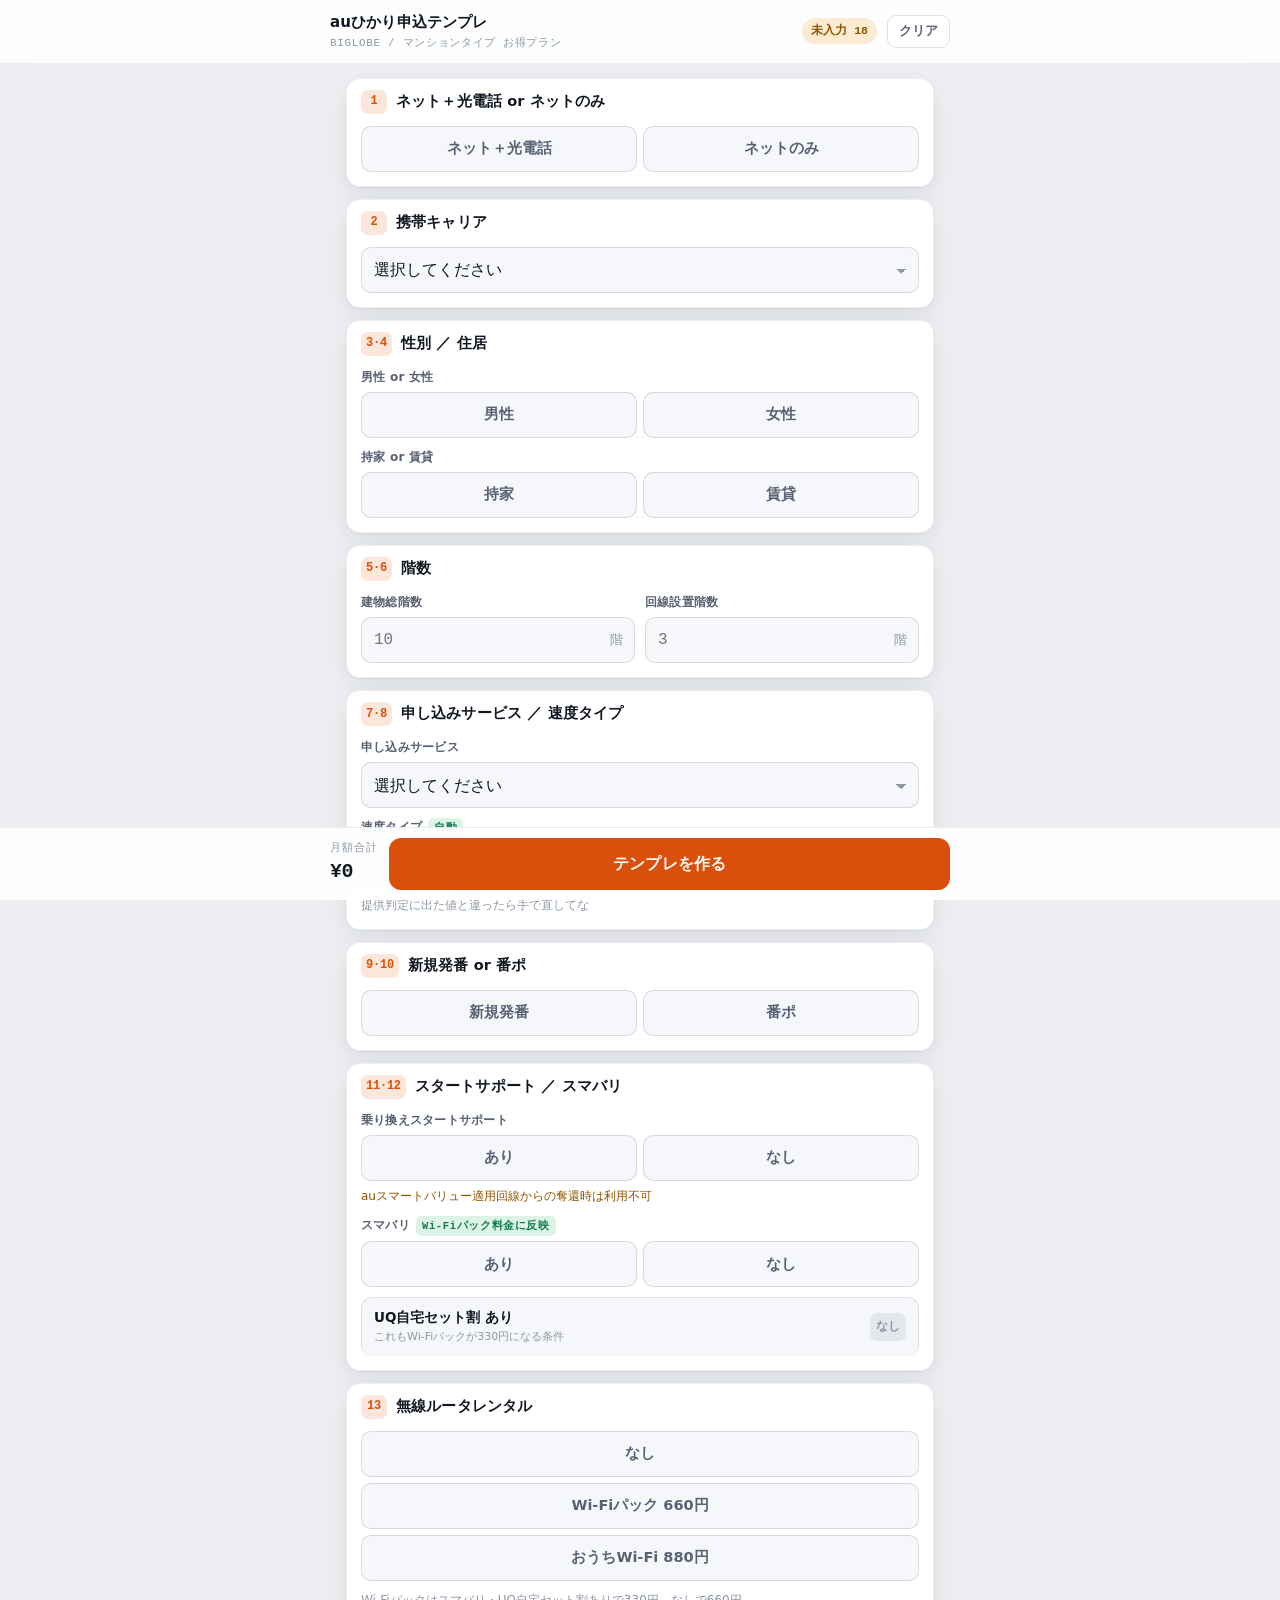
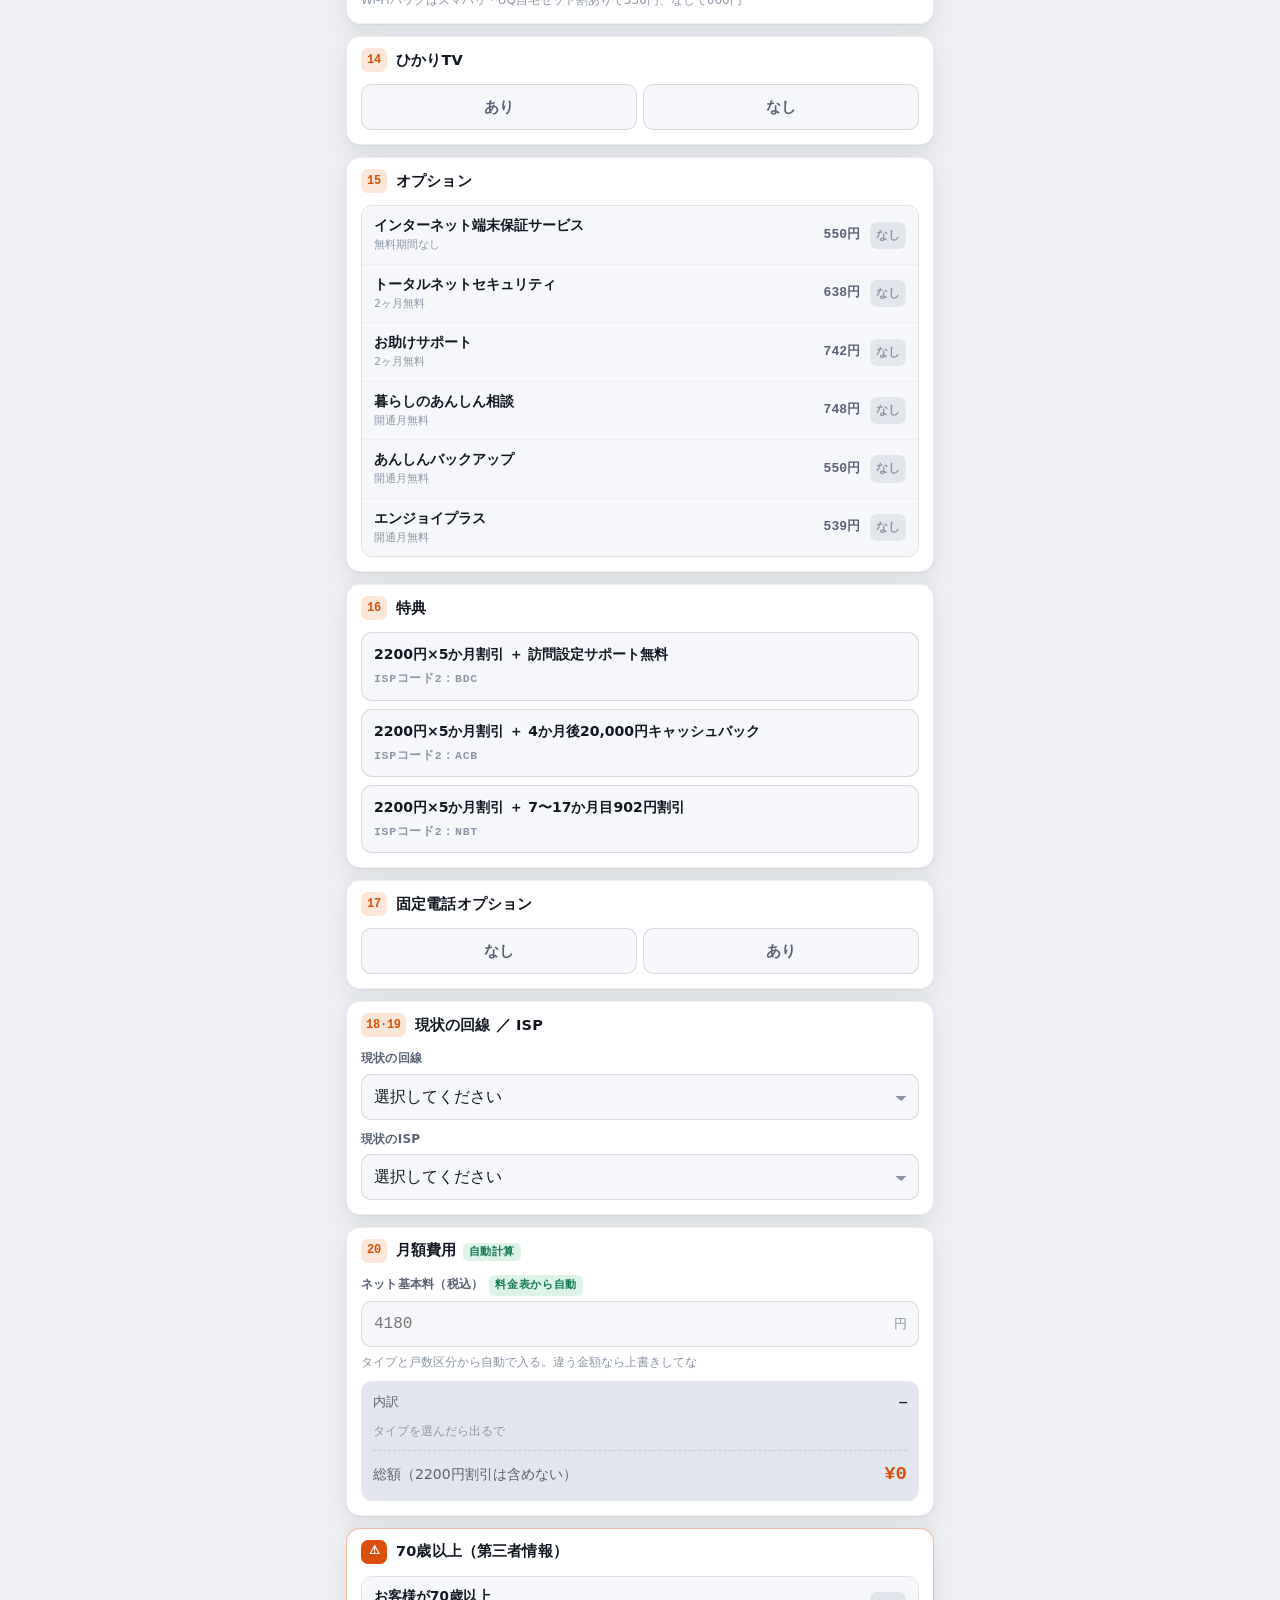
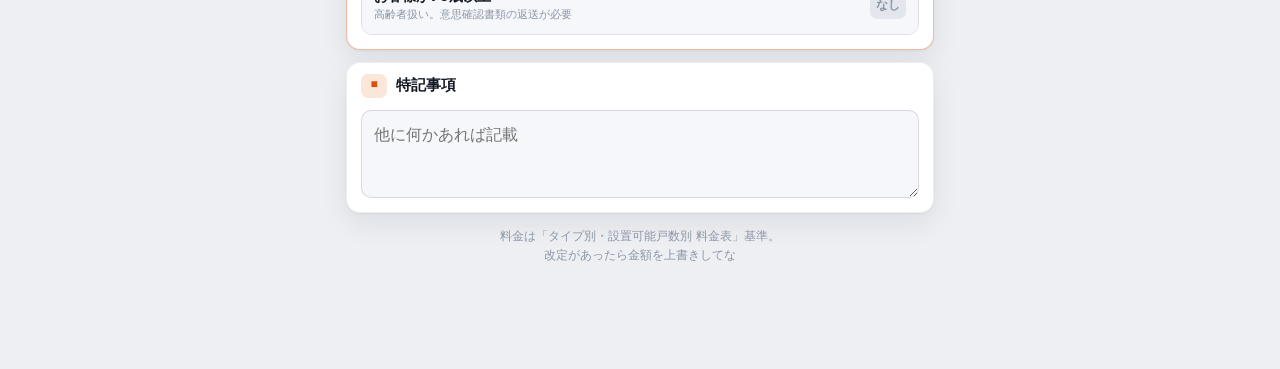
==== commit cc7802d6: "17.固定電話オプションに「なし」を追加 行を足さなければ自動的に「なし」になる作りだったため、「なし」を 明示的に選べなかった。あり/なしの選択を必須にする。  - 「あり」を選んだときだけ入力欄を" ====
--- a/au-template/index.html
+++ b/au-template/index.html
@@ -639,9 +639,15 @@
   <section class="card">
     <div class="head"><span class="no">17</span><h2>固定電話オプション</h2></div>
     <div class="body">
-      <p class="note">あるときだけ入力。金額は月額合計にも足される</p>
-      <div id="extras" data-skip style="display:flex;flex-direction:column;gap:8px"></div>
-      <button class="addbtn" id="addExtra" type="button">＋ オプションを追加</button>
+      <div class="seg" id="f17">
+        <label><input type="radio" name="k17" value="なし"><span>なし</span></label>
+        <label><input type="radio" name="k17" value="あり"><span>あり</span></label>
+      </div>
+      <div id="ex17w" class="hide" style="display:flex;flex-direction:column;gap:8px">
+        <p class="note">オプション名と金額を入れてな。金額は月額合計にも足される</p>
+        <div id="extras" data-skip style="display:flex;flex-direction:column;gap:8px"></div>
+        <button class="addbtn" id="addExtra" type="button">＋ オプションを追加</button>
+      </div>
     </div>
   </section>
 
@@ -823,6 +829,7 @@
   s.k13=radio("k13");
   s.k14=radio("k14");
   s.k16=radio("k16");
+  s.k17=radio("k17");
   s.k18=$("f18").value==="その他"?$("f18o").value.trim():$("f18").value;
   s.k19=$("f19").value==="その他"?$("f19o").value.trim():$("f19").value;
 
@@ -867,7 +874,8 @@
     }
   }
 
-  s.extras=readExtras();
+  /* 「なし」なら行が残ってても金額に足さん */
+  s.extras=(s.k17==="あり")?readExtras():[];
   for(var j=0;j<s.extras.length;j++){
     if(s.extras[j][1]>0){
       parts.push(s.extras[j][0]+num(s.extras[j][1])+"円");
@@ -912,6 +920,8 @@
     need(Number($("tvy").value)>0,$("tvy"),"14.チャンネルパック金額");
   }
   need(s.k16,$("f16"),"16.特典");
+  need(s.k17,$("f17"),"17.固定電話オプション");
+  if(s.k17==="あり")need(s.extras.length,$("ex17w"),"17.固定電話オプションの中身");
   need(s.k18,$("f18"),"18.現状の回線");
   need(s.k19,$("f19"),"19.現状のISP");
   need(s.netBase>0,$("net"),"20.ネット基本料");
@@ -1016,6 +1026,7 @@
   show($("m5w"),radio("km5")==="別");
   show($("m6ow"),$("m6").value==="その他");
   show($("tvw"),radio("k14")==="あり");
+  show($("ex17w"),radio("k17")==="あり");
   show($("f18ow"),$("f18").value==="その他");
   show($("f19ow"),$("f19").value==="その他");
   show($("oldw"),$("old").checked);
@@ -1178,6 +1189,8 @@
 document.addEventListener("change",function(e){
   if(e.target.id==="f7"){autoNet();autoSpeed()}
   if(e.target.name==="k7u")autoNet();
+  /* 「あり」にしたら入力欄を1行出しとく */
+  if(e.target.name==="k17"&&e.target.value==="あり"&&!document.querySelector("#extras .extra"))addExtra("","");
   refresh();
 });
 
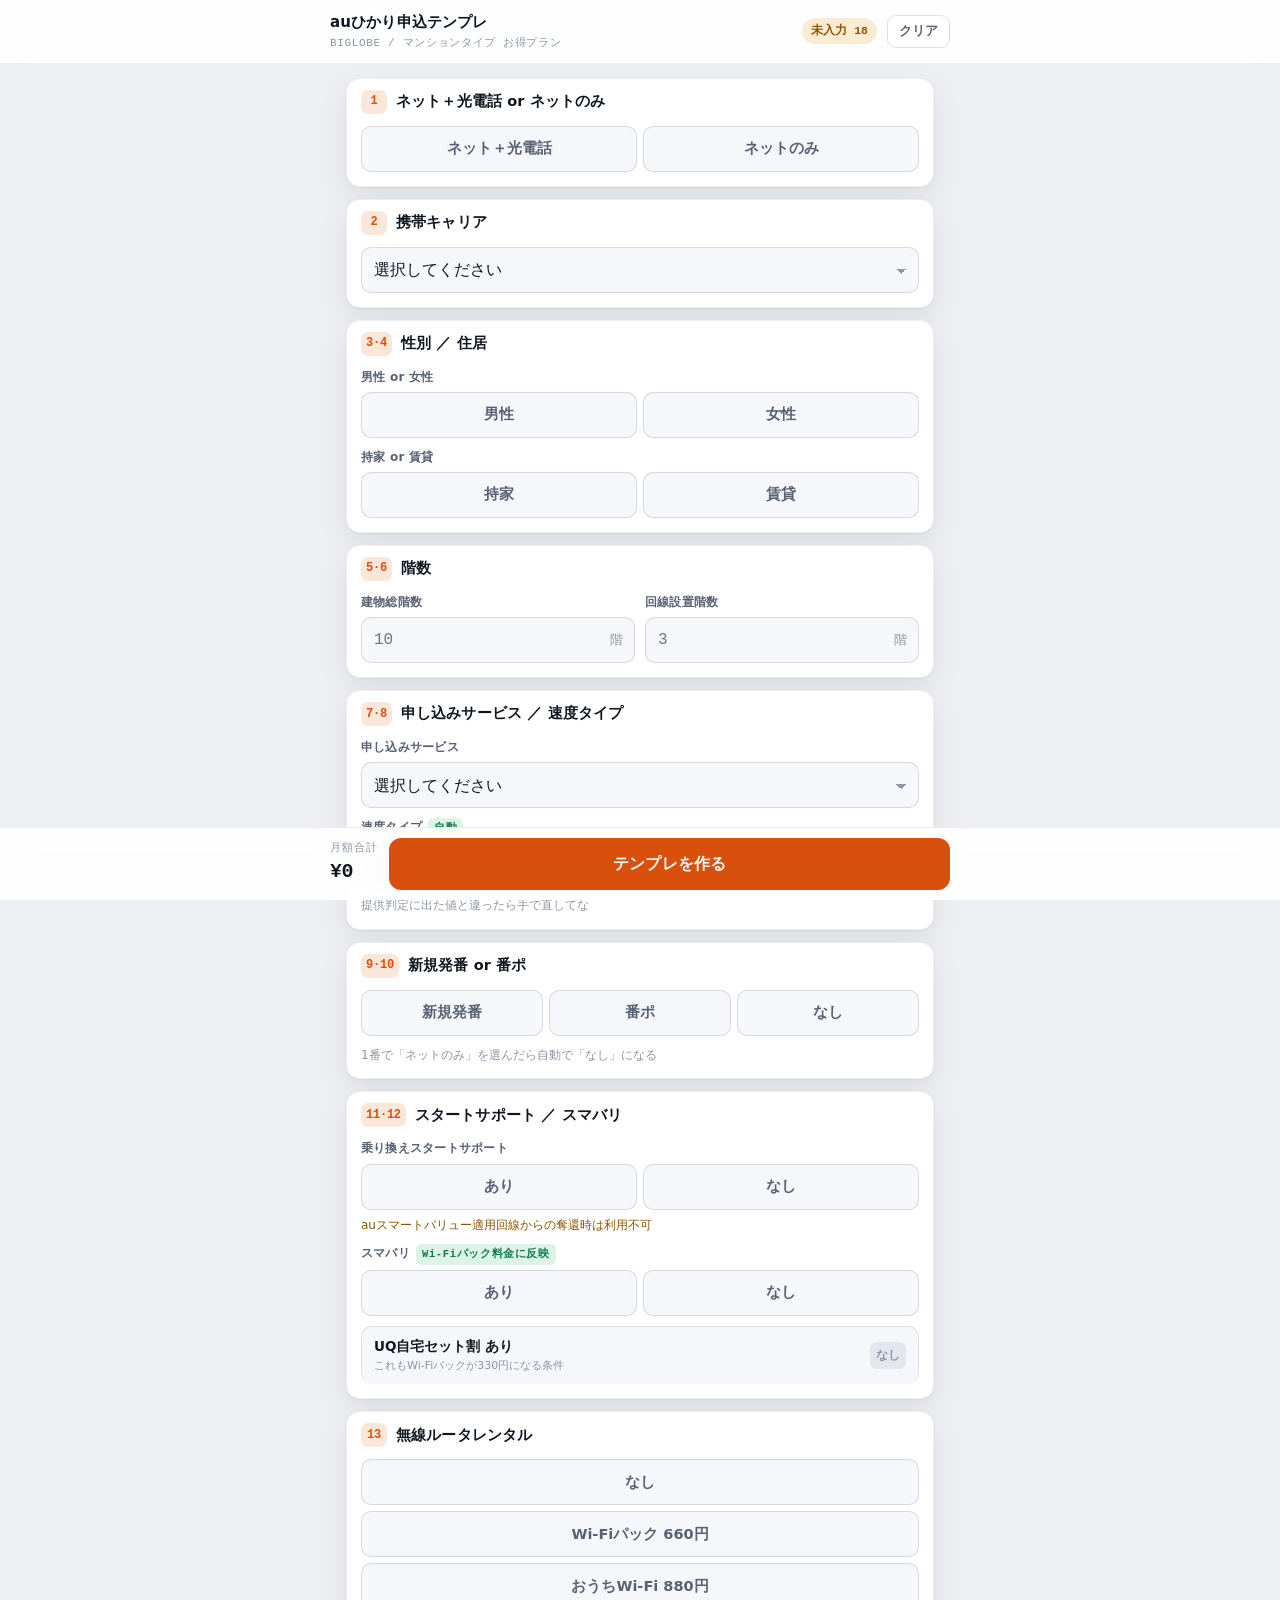
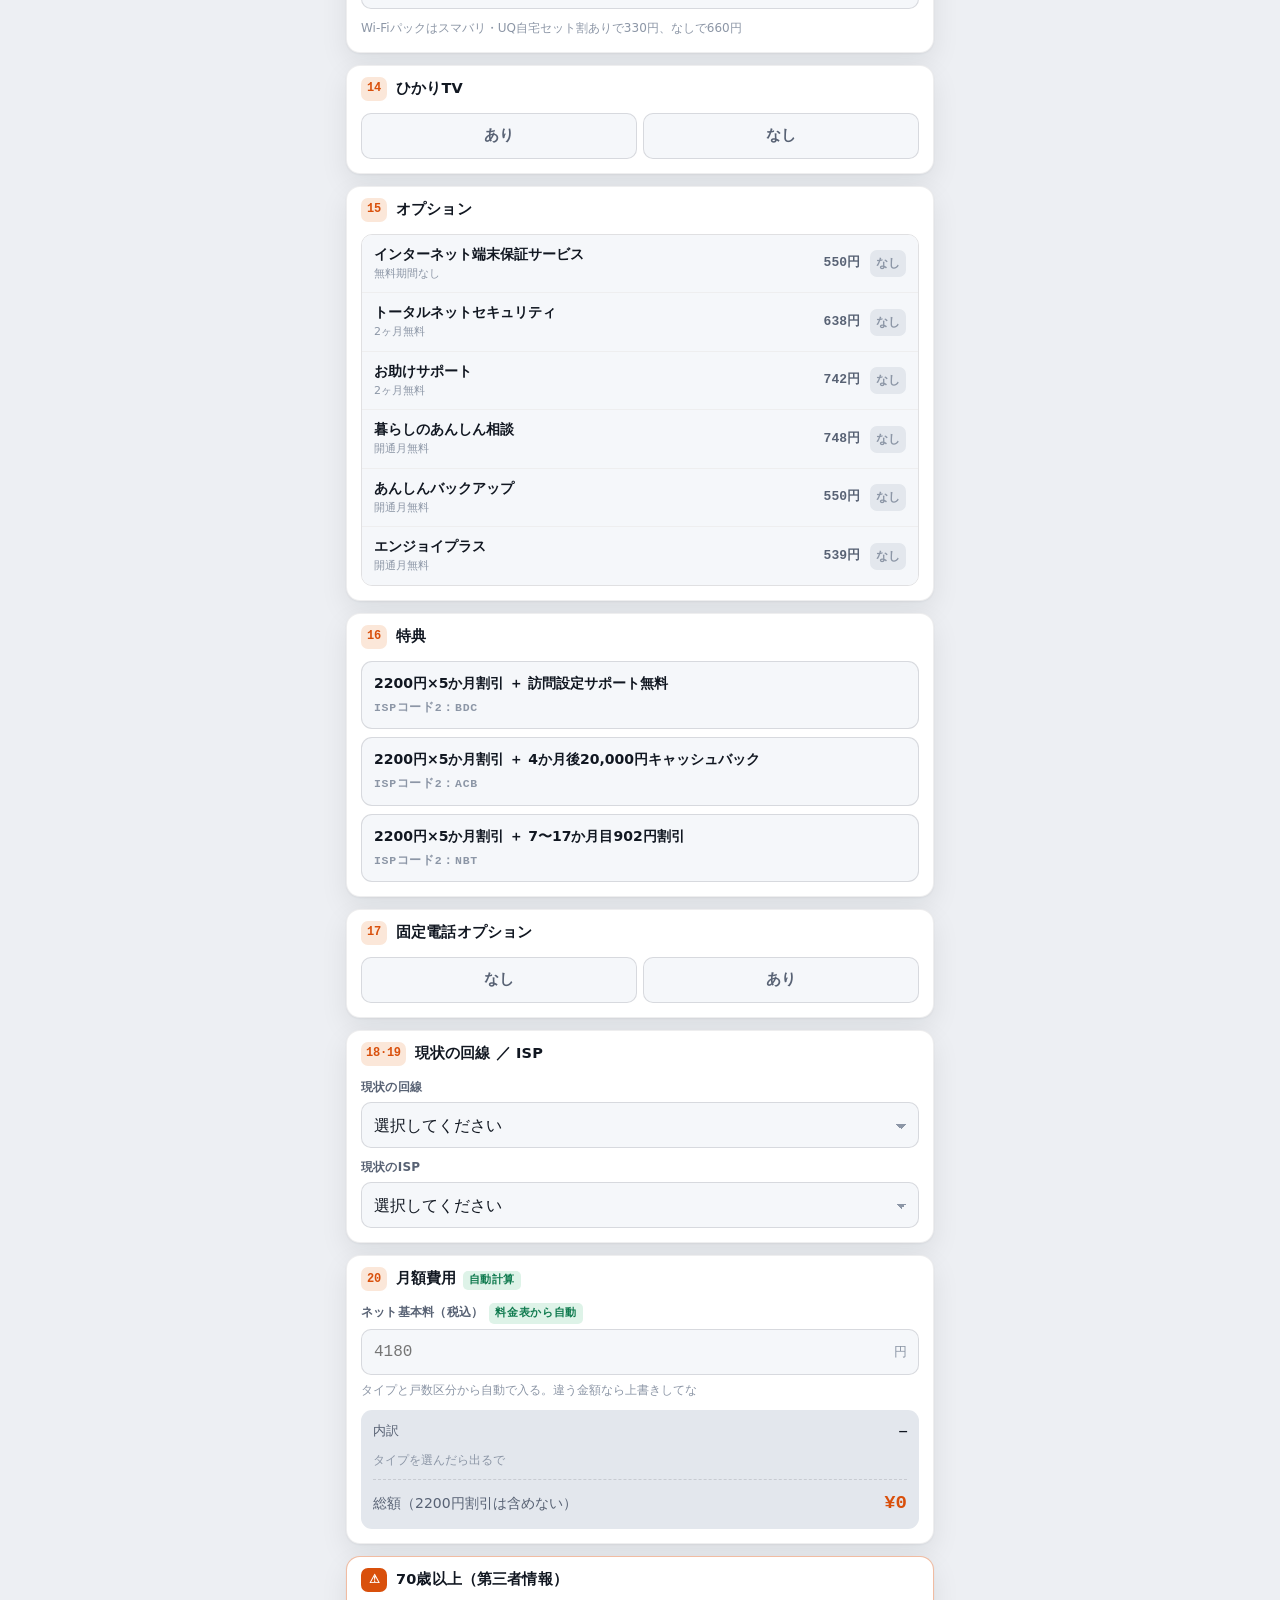
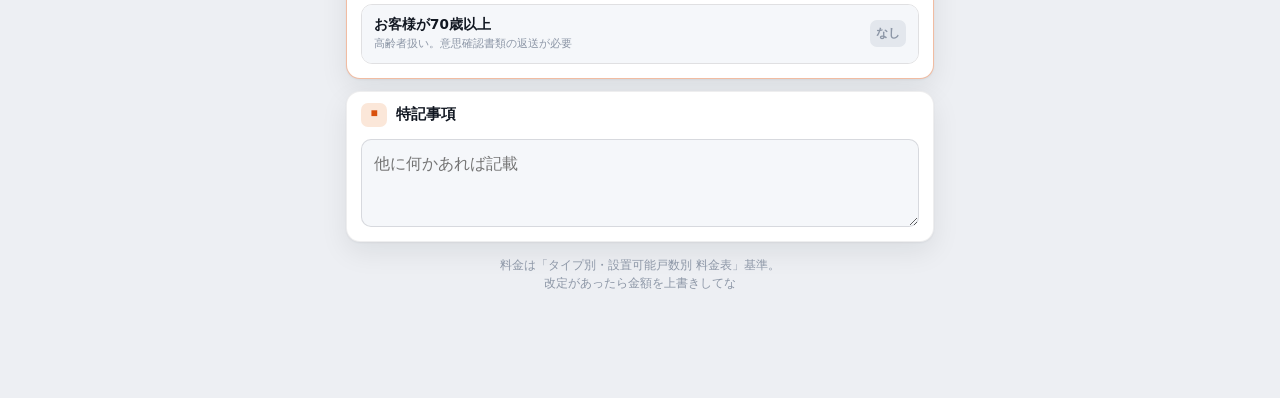
==== commit 55cf2f45: "9.新規発番/番ポに「なし」を追加 ネットのみの契約では発番も番ポも発生しないが、9番に「なし」がなく 選びようがなかった。  - 9番に「なし」を追加 - 1番で「ネットのみ」を選ぶと9番が自動で「" ====
--- a/au-template/index.html
+++ b/au-template/index.html
@@ -486,7 +486,9 @@
       <div class="seg" id="f9">
         <label><input type="radio" name="k9" value="新規発番"><span>新規発番</span></label>
         <label><input type="radio" name="k9" value="番ポ"><span>番ポ</span></label>
-      </div>
+        <label><input type="radio" name="k9" value="なし"><span>なし</span></label>
+      </div>
+      <p class="note" id="n9">1番で「ネットのみ」を選んだら自動で「なし」になる</p>
       <div id="mnp" class="hide" style="display:flex;flex-direction:column;gap:10px">
         <p class="note warn">番ポありなら下は全部必須</p>
         <div>
@@ -1065,6 +1067,15 @@
   if(p.u){var u=radio("k7u");if(!u)return;v=p.u[u]}
   $("net").value=v;
 }
+/* 1番と9番の食い違いを防ぐ（光電話なしなら発番も番ポも無い） */
+function syncPhone(){
+  var k1=radio("k1"),k9=radio("k9");
+  if(k1==="ネットのみ"&&k9!=="なし"){setRadio("k9","なし");return}
+  if(k1==="ネット＋光電話"&&k9==="なし"){
+    var el=document.querySelector('input[name="k9"]:checked');
+    if(el)el.checked=false;
+  }
+}
 function autoSpeed(){
   var p=PRICE[$("f7").value];
   if(p&&p.sp)$("f8").value=p.sp;
@@ -1189,6 +1200,7 @@
 document.addEventListener("change",function(e){
   if(e.target.id==="f7"){autoNet();autoSpeed()}
   if(e.target.name==="k7u")autoNet();
+  if(e.target.name==="k1")syncPhone();
   /* 「あり」にしたら入力欄を1行出しとく */
   if(e.target.name==="k17"&&e.target.value==="あり"&&!document.querySelector("#extras .extra"))addExtra("","");
   refresh();
